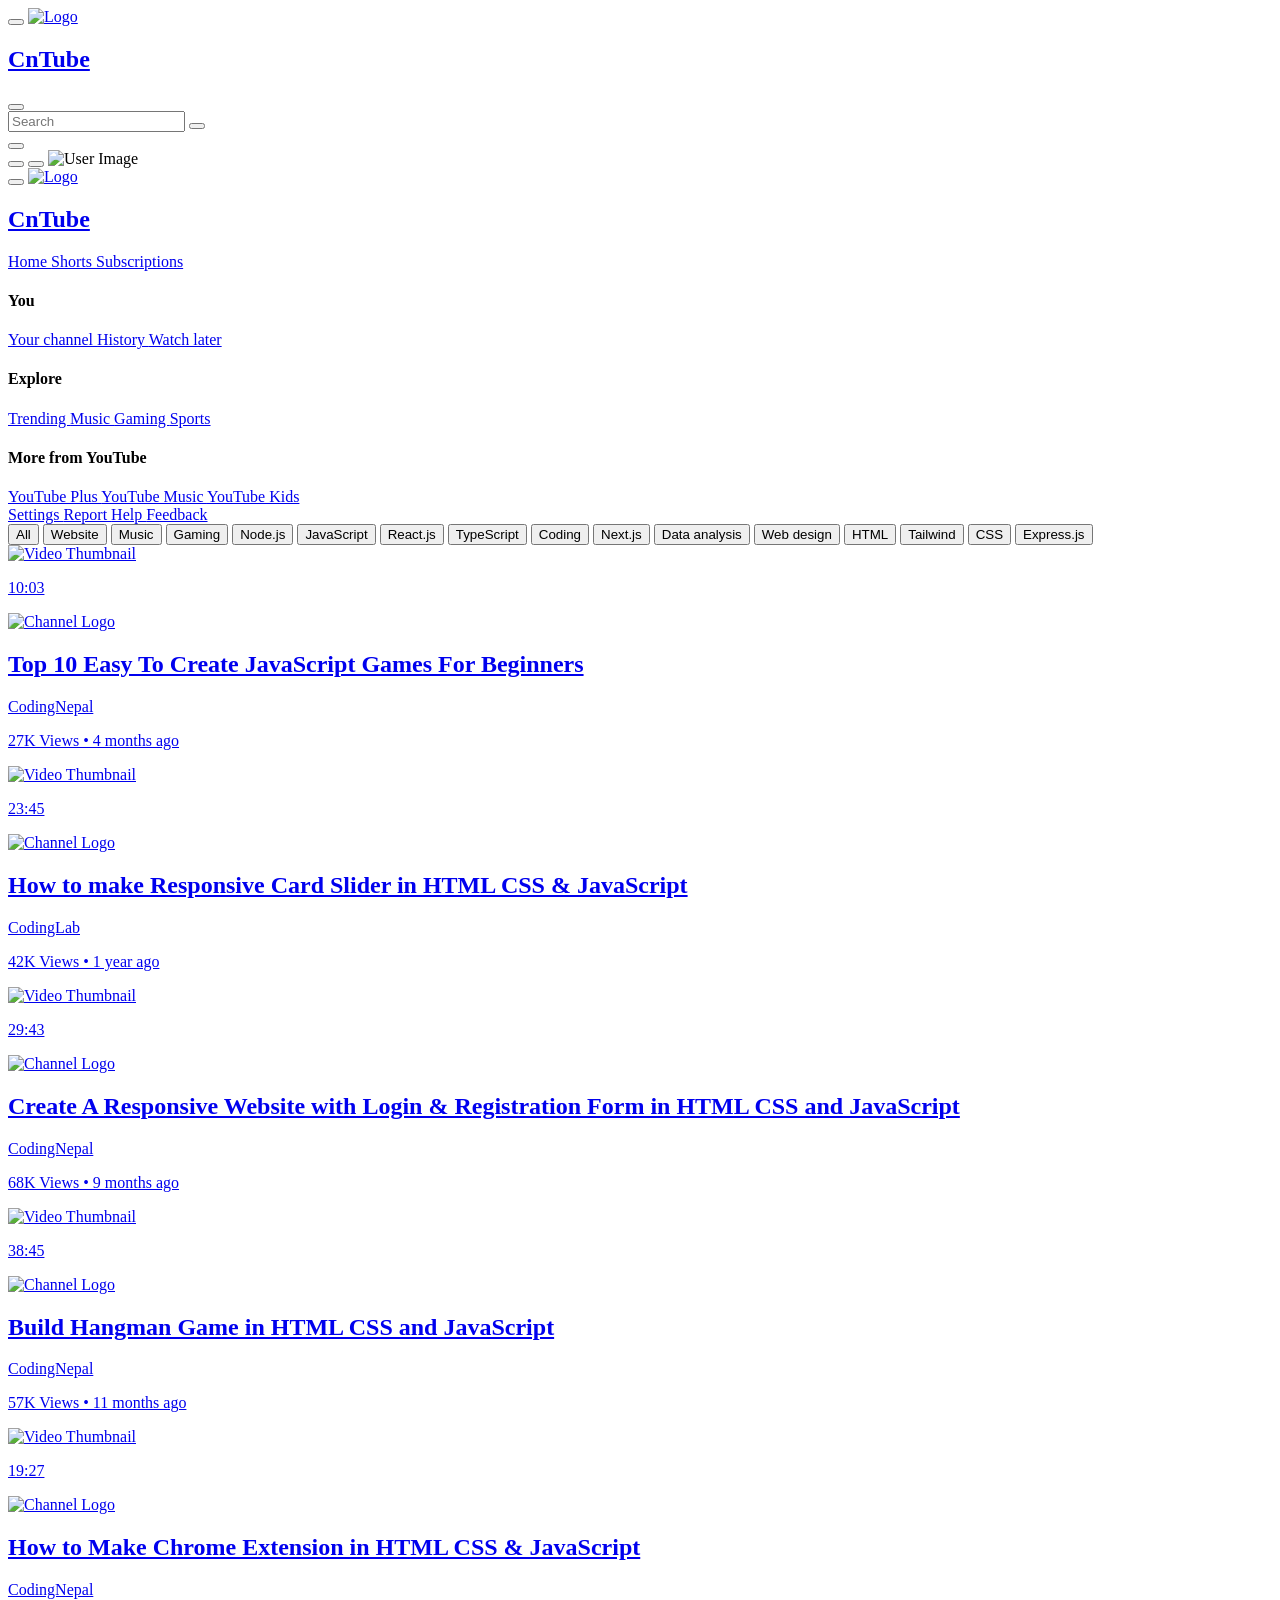
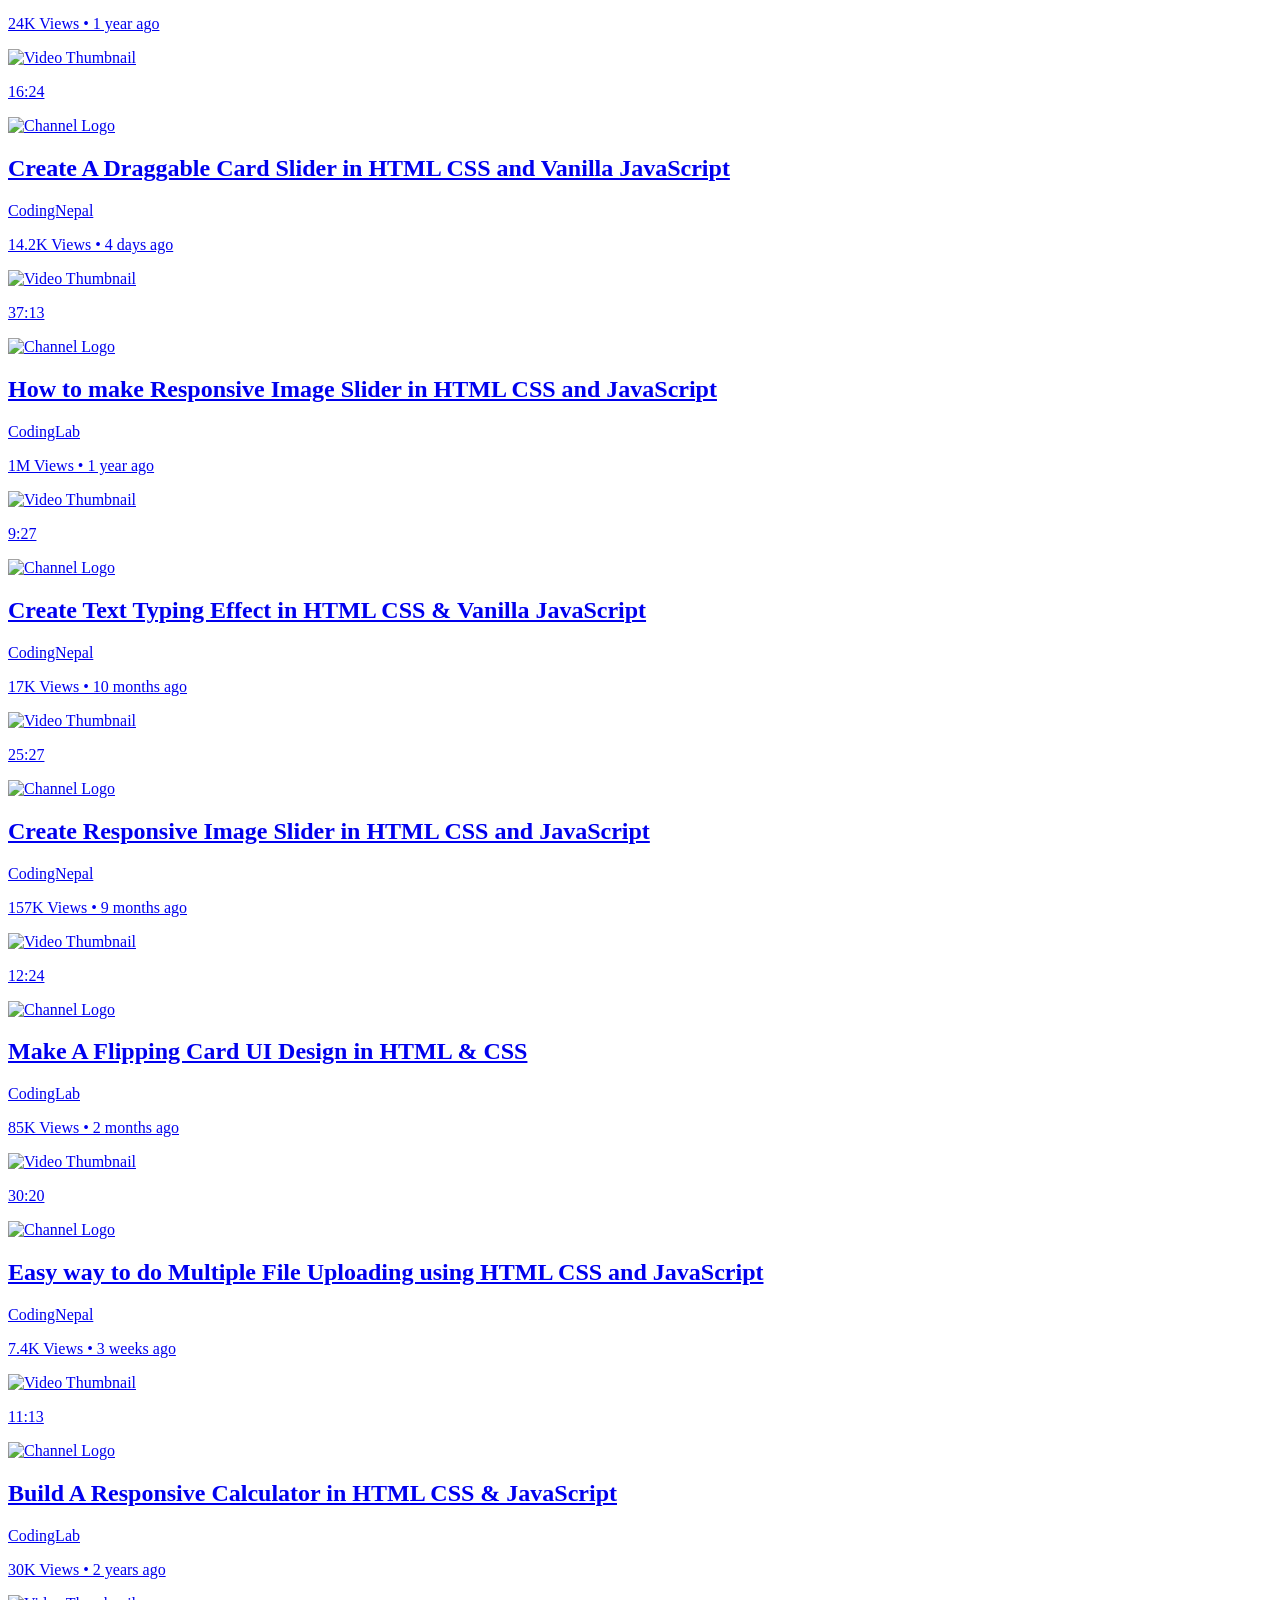
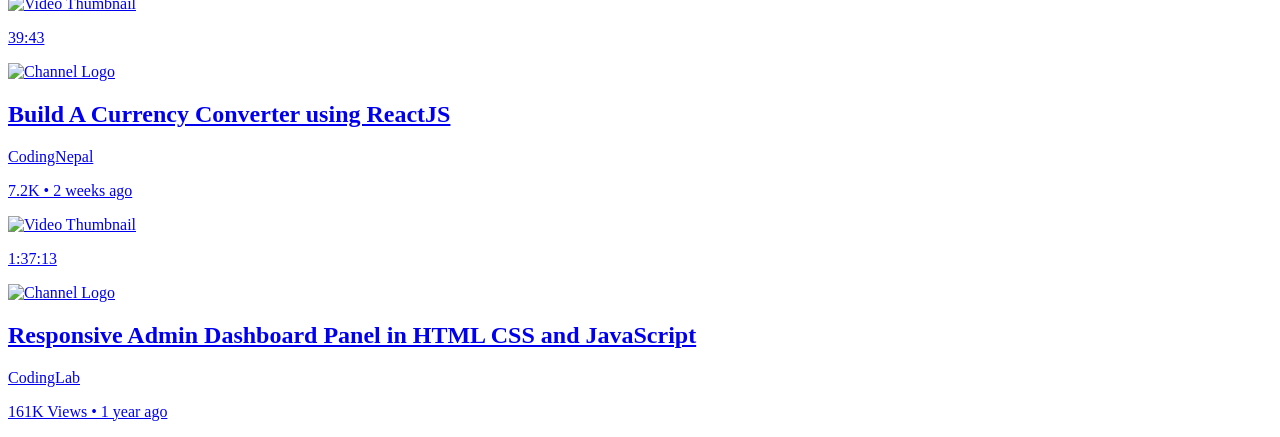
==== youtube website/index.html @ 841f17e9 "adding the html file of youtube project" ====
<!DOCTYPE html>
<!-- Coding By CodingNepal - www.codingnepalweb.com -->
<html lang="en">
  <head>
    <meta charset="UTF-8" />
    <meta name="viewport" content="width=device-width, initial-scale=1.0" />
    <title>YouTube Homepage Clone | CodingNepal</title>
    <!-- Linking Unicons For Icons -->
    <link rel="stylesheet" href="https://unicons.iconscout.com/release/v4.0.8/css/line.css" />
    <link rel="stylesheet" href="style.css" />
  </head>
  <body class="sidebar-hidden">
    <div class="container">
      <!-- Header / Navbar -->
      <header>
        <nav class="navbar">
          <div class="nav-section nav-left">
            <button class="nav-button menu-button">
              <i class="uil uil-bars"></i>
            </button>
            <a href="#" class="nav-logo">
              <img src="images/logo.png" alt="Logo" class="logo-image" />
              <h2 class="logo-text">CnTube</h2>
            </a>
          </div>
          <div class="nav-section">
            <button class="nav-button search-back-button" id="search-back-button">
              <i class="uil uil-arrow-left"></i>
            </button>
          </div>
          <div class="nav-section nav-center">
            <form action="#" class="search-form">
              <input type="search" placeholder="Search" class="search-input" required />
              <button class="nav-button search-button">
                <i class="uil uil-search"></i>
              </button>
            </form>
            <button class="nav-button mic-button">
              <i class="uil uil-microphone"></i>
            </button>
          </div>
          <div class="nav-section nav-right">
            <button class="nav-button search-button" id="search-button">
              <i class="uil uil-search"></i>
            </button>
            <button class="nav-button theme-button">
              <i class="uil uil-moon"></i>
            </button>
            <img src="images/user.jpg" alt="User Image" class="user-image" />
          </div>
        </nav>
      </header>
      <!-- Main Layout -->
      <main class="main-layout">
        <div class="screen-overlay"></div>
        <!-- Sidebar -->
        <aside class="sidebar">
          <div class="nav-section nav-left">
            <button class="nav-button menu-button">
              <i class="uil uil-bars"></i>
            </button>
            <a href="#" class="nav-logo">
              <img src="images/logo.png" alt="Logo" class="logo-image" />
              <h2 class="logo-text">CnTube</h2>
            </a>
          </div>
          <div class="links-container">
            <div class="link-section">
              <a href="#" class="link-item"> <i class="uil uil-estate"></i> Home </a>
              <a href="#" class="link-item"> <i class="uil uil-video"></i> Shorts </a>
              <a href="#" class="link-item"> <i class="uil uil-tv-retro"></i> Subscriptions </a>
            </div>
            <div class="section-separator"></div>
            <div class="link-section">
              <h4 class="section-title">You</h4>
              <a href="#" class="link-item"> <i class="uil uil-user-square"></i> Your channel </a>
              <a href="#" class="link-item"> <i class="uil uil-history"></i> History </a>
              <a href="#" class="link-item"> <i class="uil uil-clock"></i> Watch later </a>
            </div>
            <div class="section-separator"></div>
            <div class="link-section">
              <h4 class="section-title">Explore</h4>
              <a href="#" class="link-item"> <i class="uil uil-fire"></i> Trending </a>
              <a href="#" class="link-item"> <i class="uil uil-music"></i> Music </a>
              <a href="#" class="link-item"> <i class="uil uil-basketball"></i> Gaming </a>
              <a href="#" class="link-item"> <i class="uil uil-trophy"></i> Sports </a>
            </div>
            <div class="section-separator"></div>
            <div class="link-section">
              <h4 class="section-title">More from YouTube</h4>
              <a href="#" class="link-item"> <i class="uil uil-shield-plus"></i> YouTube Plus </a>
              <a href="#" class="link-item"> <i class="uil uil-headphones-alt"></i> YouTube Music </a>
              <a href="#" class="link-item"> <i class="uil uil-airplay"></i> YouTube Kids </a>
            </div>
            <div class="section-separator"></div>
            <div class="link-section">
              <a href="#" class="link-item"> <i class="uil uil-setting"></i> Settings </a>
              <a href="#" class="link-item"> <i class="uil uil-file-medical-alt"></i> Report </a>
              <a href="#" class="link-item"> <i class="uil uil-question-circle"></i> Help </a>
              <a href="#" class="link-item"> <i class="uil uil-exclamation-triangle"></i> Feedback </a>
            </div>
          </div>
        </aside>
        <div class="content-wrapper">
          <!-- Category List -->
          <div class="category-list">
            <button class="category-button active">All</button>
            <button class="category-button">Website</button>
            <button class="category-button">Music</button>
            <button class="category-button">Gaming</button>
            <button class="category-button">Node.js</button>
            <button class="category-button">JavaScript</button>
            <button class="category-button">React.js</button>
            <button class="category-button">TypeScript</button>
            <button class="category-button">Coding</button>
            <button class="category-button">Next.js</button>
            <button class="category-button">Data analysis</button>
            <button class="category-button">Web design</button>
            <button class="category-button">HTML</button>
            <button class="category-button">Tailwind</button>
            <button class="category-button">CSS</button>
            <button class="category-button">Express.js</button>
          </div>
          <!-- Video List -->
          <div class="video-list">
            <a href="#" class="video-card">
              <div class="thumbnail-container">
                <img src="https://i.ytimg.com/vi/OORUHkgg4IM/maxresdefault.jpg" alt="Video Thumbnail" class="thumbnail" />
                <p class="duration">10:03</p>
              </div>
              <div class="video-info">
                <img src="https://yt3.googleusercontent.com/DRtVBjk2Noax94hHqr8yCcEjhNUhHRvyzBE3qS9WWilnE1-uQQNVnQd8mdG9h_IvNZCRApZSQw=s176-c-k-c0x00ffffff-no-rj" alt="Channel Logo" class="icon" />
                <div class="video-details">
                  <h2 class="title">Top 10 Easy To Create JavaScript Games For Beginners</h2>
                  <p class="channel-name">CodingNepal</p>
                  <p class="views">27K Views • 4 months ago</p>
                </div>
              </div>
            </a>
            <a href="#" class="video-card">
              <div class="thumbnail-container">
                <img src="https://i.ytimg.com/vi/qOO6lVMhmGc/maxresdefault.jpg" alt="Video Thumbnail" class="thumbnail" />
                <p class="duration">23:45</p>
              </div>
              <div class="video-info">
                <img src="https://yt3.googleusercontent.com/LrCNrwOMkNOpLKnRl0GgvIQOgo1mR90oXa1pjbuSRIRBT3_FMTYUbdEllsUTxt7Wq8-qPOdd=s160-c-k-c0x00ffffff-no-rj" alt="Channel Logo" class="icon" />
                <div class="video-details">
                  <h2 class="title">How to make Responsive Card Slider in HTML CSS & JavaScript</h2>
                  <p class="channel-name">CodingLab</p>
                  <p class="views">42K Views • 1 year ago</p>
                </div>
              </div>
            </a>
            <a href="#" class="video-card">
              <div class="thumbnail-container">
                <img src="https://i.ytimg.com/vi/YEloDYy3DTg/maxresdefault.jpg" alt="Video Thumbnail" class="thumbnail" />
                <p class="duration">29:43</p>
              </div>
              <div class="video-info">
                <img src="https://yt3.googleusercontent.com/DRtVBjk2Noax94hHqr8yCcEjhNUhHRvyzBE3qS9WWilnE1-uQQNVnQd8mdG9h_IvNZCRApZSQw=s176-c-k-c0x00ffffff-no-rj" alt="Channel Logo" class="icon" />
                <div class="video-details">
                  <h2 class="title">Create A Responsive Website with Login & Registration Form in HTML CSS and JavaScript</h2>
                  <p class="channel-name">CodingNepal</p>
                  <p class="views">68K Views • 9 months ago</p>
                </div>
              </div>
            </a>
            <a href="#" class="video-card">
              <div class="thumbnail-container">
                <img src="https://i.ytimg.com/vi/hSSdc8vKP1I/maxresdefault.jpg" alt="Video Thumbnail" class="thumbnail" />
                <p class="duration">38:45</p>
              </div>
              <div class="video-info">
                <img src="https://yt3.googleusercontent.com/DRtVBjk2Noax94hHqr8yCcEjhNUhHRvyzBE3qS9WWilnE1-uQQNVnQd8mdG9h_IvNZCRApZSQw=s176-c-k-c0x00ffffff-no-rj" alt="Channel Logo" class="icon" />
                <div class="video-details">
                  <h2 class="title">Build Hangman Game in HTML CSS and JavaScript</h2>
                  <p class="channel-name">CodingNepal</p>
                  <p class="views">57K Views • 11 months ago</p>
                </div>
              </div>
            </a>
            <a href="#" class="video-card">
              <div class="thumbnail-container">
                <img src="https://i.ytimg.com/vi/coj-l7IrwGU/maxresdefault.jpg" alt="Video Thumbnail" class="thumbnail" />
                <p class="duration">19:27</p>
              </div>
              <div class="video-info">
                <img src="https://yt3.googleusercontent.com/DRtVBjk2Noax94hHqr8yCcEjhNUhHRvyzBE3qS9WWilnE1-uQQNVnQd8mdG9h_IvNZCRApZSQw=s176-c-k-c0x00ffffff-no-rj" alt="Channel Logo" class="icon" />
                <div class="video-details">
                  <h2 class="title">How to Make Chrome Extension in HTML CSS & JavaScript</h2>
                  <p class="channel-name">CodingNepal</p>
                  <p class="views">24K Views • 1 year ago</p>
                </div>
              </div>
            </a>
            <a href="#" class="video-card">
              <div class="thumbnail-container">
                <img src="https://i.ytimg.com/vi/6QE8dXq9SOE/maxresdefault.jpg" alt="Video Thumbnail" class="thumbnail" />
                <p class="duration">16:24</p>
              </div>
              <div class="video-info">
                <img src="https://yt3.googleusercontent.com/DRtVBjk2Noax94hHqr8yCcEjhNUhHRvyzBE3qS9WWilnE1-uQQNVnQd8mdG9h_IvNZCRApZSQw=s176-c-k-c0x00ffffff-no-rj" alt="Channel Logo" class="icon" />
                <div class="video-details">
                  <h2 class="title">Create A Draggable Card Slider in HTML CSS and Vanilla JavaScript</h2>
                  <p class="channel-name">CodingNepal</p>
                  <p class="views">14.2K Views • 4 days ago</p>
                </div>
              </div>
            </a>
            <a href="#" class="video-card">
              <div class="thumbnail-container">
                <img src="https://i.ytimg.com/vi/q4RgxiDM6v0/maxresdefault.jpg" alt="Video Thumbnail" class="thumbnail" />
                <p class="duration">37:13</p>
              </div>
              <div class="video-info">
                <img src="https://yt3.googleusercontent.com/LrCNrwOMkNOpLKnRl0GgvIQOgo1mR90oXa1pjbuSRIRBT3_FMTYUbdEllsUTxt7Wq8-qPOdd=s160-c-k-c0x00ffffff-no-rj" alt="Channel Logo" class="icon" />
                <div class="video-details">
                  <h2 class="title">How to make Responsive Image Slider in HTML CSS and JavaScript</h2>
                  <p class="channel-name">CodingLab</p>
                  <p class="views">1M Views • 1 year ago</p>
                </div>
              </div>
            </a>
            <a href="#" class="video-card">
              <div class="thumbnail-container">
                <img src="https://i.ytimg.com/vi/DLs1X9T1GcY/maxresdefault.jpg" alt="Video Thumbnail" class="thumbnail" />
                <p class="duration">9:27</p>
              </div>
              <div class="video-info">
                <img src="https://yt3.googleusercontent.com/DRtVBjk2Noax94hHqr8yCcEjhNUhHRvyzBE3qS9WWilnE1-uQQNVnQd8mdG9h_IvNZCRApZSQw=s176-c-k-c0x00ffffff-no-rj" alt="Channel Logo" class="icon" />
                <div class="video-details">
                  <h2 class="title">Create Text Typing Effect in HTML CSS & Vanilla JavaScript</h2>
                  <p class="channel-name">CodingNepal</p>
                  <p class="views">17K Views • 10 months ago</p>
                </div>
              </div>
            </a>
            <a href="#" class="video-card">
              <div class="thumbnail-container">
                <img src="https://i.ytimg.com/vi/PsNaoDhzQm0/maxresdefault.jpg" alt="Video Thumbnail" class="thumbnail" />
                <p class="duration">25:27</p>
              </div>
              <div class="video-info">
                <img src="https://yt3.googleusercontent.com/DRtVBjk2Noax94hHqr8yCcEjhNUhHRvyzBE3qS9WWilnE1-uQQNVnQd8mdG9h_IvNZCRApZSQw=s176-c-k-c0x00ffffff-no-rj" alt="Channel Logo" class="icon" />
                <div class="video-details">
                  <h2 class="title">Create Responsive Image Slider in HTML CSS and JavaScript</h2>
                  <p class="channel-name">CodingNepal</p>
                  <p class="views">157K Views • 9 months ago</p>
                </div>
              </div>
            </a>
            <a href="#" class="video-card">
              <div class="thumbnail-container">
                <img src="https://i.ytimg.com/vi/20Qb7pNMv-4/maxresdefault.jpg" alt="Video Thumbnail" class="thumbnail" />
                <p class="duration">12:24</p>
              </div>
              <div class="video-info">
                <img src="https://yt3.googleusercontent.com/LrCNrwOMkNOpLKnRl0GgvIQOgo1mR90oXa1pjbuSRIRBT3_FMTYUbdEllsUTxt7Wq8-qPOdd=s160-c-k-c0x00ffffff-no-rj" alt="Channel Logo" class="icon" />
                <div class="video-details">
                  <h2 class="title">Make A Flipping Card UI Design in HTML & CSS</h2>
                  <p class="channel-name">CodingLab</p>
                  <p class="views">85K Views • 2 months ago</p>
                </div>
              </div>
            </a>
            <a href="#" class="video-card">
              <div class="thumbnail-container">
                <img src="https://i.ytimg.com/vi/_RSaI2CxlXU/maxresdefault.jpg" alt="Video Thumbnail" class="thumbnail" />
                <p class="duration">30:20</p>
              </div>
              <div class="video-info">
                <img src="https://yt3.googleusercontent.com/DRtVBjk2Noax94hHqr8yCcEjhNUhHRvyzBE3qS9WWilnE1-uQQNVnQd8mdG9h_IvNZCRApZSQw=s176-c-k-c0x00ffffff-no-rj" alt="Channel Logo" class="icon" />
                <div class="video-details">
                  <h2 class="title">Easy way to do Multiple File Uploading using HTML CSS and JavaScript</h2>
                  <p class="channel-name">CodingNepal</p>
                  <p class="views">7.4K Views • 3 weeks ago</p>
                </div>
              </div>
            </a>
            <a href="#" class="video-card">
              <div class="thumbnail-container">
                <img src="https://i.ytimg.com/vi/cHkN82X3KNU/maxresdefault.jpg" alt="Video Thumbnail" class="thumbnail" />
                <p class="duration">11:13</p>
              </div>
              <div class="video-info">
                <img src="https://yt3.googleusercontent.com/LrCNrwOMkNOpLKnRl0GgvIQOgo1mR90oXa1pjbuSRIRBT3_FMTYUbdEllsUTxt7Wq8-qPOdd=s160-c-k-c0x00ffffff-no-rj" alt="Channel Logo" class="icon" />
                <div class="video-details">
                  <h2 class="title">Build A Responsive Calculator in HTML CSS & JavaScript</h2>
                  <p class="channel-name">CodingLab</p>
                  <p class="views">30K Views • 2 years ago</p>
                </div>
              </div>
            </a>
            <a href="#" class="video-card">
              <div class="thumbnail-container">
                <img src="https://i.ytimg.com/vi/0_Lwi5ucGwM/maxresdefault.jpg" alt="Video Thumbnail" class="thumbnail" />
                <p class="duration">39:43</p>
              </div>
              <div class="video-info">
                <img src="https://yt3.googleusercontent.com/DRtVBjk2Noax94hHqr8yCcEjhNUhHRvyzBE3qS9WWilnE1-uQQNVnQd8mdG9h_IvNZCRApZSQw=s176-c-k-c0x00ffffff-no-rj" alt="Channel Logo" class="icon" />
                <div class="video-details">
                  <h2 class="title">Build A Currency Converter using ReactJS</h2>
                  <p class="channel-name">CodingNepal</p>
                  <p class="views">7.2K • 2 weeks ago</p>
                </div>
              </div>
            </a>
            <a href="#" class="video-card">
              <div class="thumbnail-container">
                <img src="https://i.ytimg.com/vi/AyV954yKRSw/maxresdefault.jpg" alt="Video Thumbnail" class="thumbnail" />
                <p class="duration">1:37:13</p>
              </div>
              <div class="video-info">
                <img src="https://yt3.googleusercontent.com/LrCNrwOMkNOpLKnRl0GgvIQOgo1mR90oXa1pjbuSRIRBT3_FMTYUbdEllsUTxt7Wq8-qPOdd=s160-c-k-c0x00ffffff-no-rj" alt="Channel Logo" class="icon" />
                <div class="video-details">
                  <h2 class="title">Responsive Admin Dashboard Panel in HTML CSS and JavaScript</h2>
                  <p class="channel-name">CodingLab</p>
                  <p class="views">161K Views • 1 year ago</p>
                </div>
              </div>
            </a>
          </div>
        </div>
      </main>
    </div>
    <!-- Linking custom script -->
    <script src="script.js"></script>
  </body>
</html>
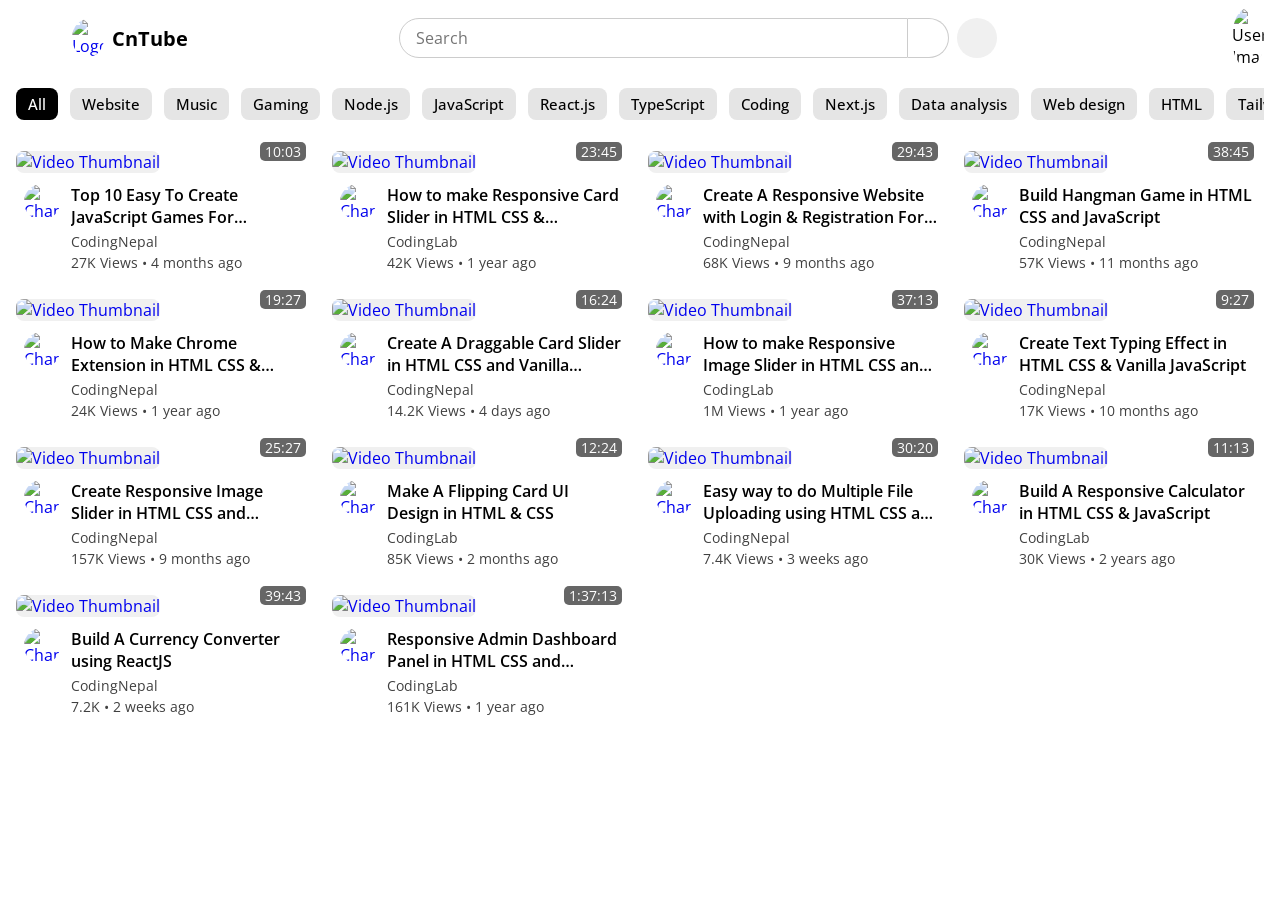
==== commit 23d202fa: "edit html file" ====
--- a/youtube website/index.html
+++ b/youtube website/index.html
@@ -1,10 +1,9 @@
 <!DOCTYPE html>
-<!-- Coding By CodingNepal - www.codingnepalweb.com -->
 <html lang="en">
   <head>
     <meta charset="UTF-8" />
     <meta name="viewport" content="width=device-width, initial-scale=1.0" />
-    <title>YouTube Homepage Clone | CodingNepal</title>
+    <title>YouTube Homepage Clone </title>
     <!-- Linking Unicons For Icons -->
     <link rel="stylesheet" href="https://unicons.iconscout.com/release/v4.0.8/css/line.css" />
     <link rel="stylesheet" href="style.css" />
--- a/youtube website/style.css
+++ b/youtube website/style.css
@@ -0,0 +1,334 @@
+/* Importing Google Font - Open Sans */
+@import url("https://fonts.googleapis.com/css2?family=Open+Sans:wght@400;500;600;700&display=swap");
+* {
+  margin: 0;
+  padding: 0;
+  box-sizing: border-box;
+  font-family: "Open Sans", sans-serif;
+}
+/* Color variables for light theme */
+:root {
+  --white-color: #fff;
+  --black-color: #000;
+  --light-white-color: #f0f0f0;
+  --light-gray-color: #e5e5e5;
+  --border-color: #ccc;
+  --primary-color: #3b82f6;
+  --secondary-color: #404040;
+  --overlay-dark-color: rgba(0, 0, 0, 0.6);
+}
+/* Color variables for dark theme */
+.dark-mode {
+  --white-color: #171717;
+  --black-color: #d4d4d4;
+  --light-white-color: #333;
+  --light-gray-color: #404040;
+  --border-color: #808080;
+  --secondary-color: #d4d4d4;
+}
+body {
+  background: var(--white-color);
+}
+.container {
+  display: flex;
+  overflow: hidden;
+  max-height: 100vh;
+  flex-direction: column;
+}
+header,
+.sidebar .nav-left,
+.category-list {
+  position: sticky;
+  top: 0;
+  z-index: 10;
+  background: var(--white-color);
+}
+.navbar {
+  display: flex;
+  gap: 32px;
+  align-items: center;
+  padding: 8px 16px;
+  justify-content: space-between;
+}
+:where(.navbar, .sidebar) .nav-section {
+  gap: 16px;
+}
+:where(.navbar, .sidebar) :where(.nav-section, .nav-logo, .search-form) {
+  display: flex;
+  align-items: center;
+}
+:where(.navbar, .sidebar) :where(.logo-image, .user-image) {
+  width: 32px;
+  cursor: pointer;
+  border-radius: 50%;
+}
+:where(.navbar, .sidebar) .nav-section .nav-button {
+  border: none;
+  height: 40px;
+  width: 40px;
+  cursor: pointer;
+  background: none;
+  border-radius: 50%;
+}
+:where(.navbar, .sidebar) .nav-section .nav-button:hover {
+  background: var(--light-gray-color) !important;
+}
+:where(.navbar, .sidebar) .nav-button i {
+  font-size: 1.5rem;
+  display: flex;
+  color: var(--black-color);
+  align-items: center;
+  justify-content: center;
+}
+:where(.navbar, .sidebar) .nav-logo {
+  display: flex;
+  gap: 8px;
+  text-decoration: none;
+}
+:where(.navbar, .sidebar) .nav-logo .logo-text {
+  color: var(--black-color);
+  font-size: 1.25rem;
+}
+.navbar .search-back-button {
+  display: none;
+}
+.navbar .nav-center {
+  gap: 8px;
+  width: 100%;
+  display: flex;
+  justify-content: center;
+}
+.navbar .search-form {
+  flex: 1;
+  height: 40px;
+  max-width: 550px;
+}
+.navbar .search-form .search-input {
+  width: 100%;
+  height: 100%;
+  font-size: 1rem;
+  padding: 0 16px;
+  outline: none;
+  color: var(--black-color);
+  background: var(--white-color);
+  border-radius: 49px 0 0 49px;
+  border: 1px solid var(--border-color);
+}
+.navbar .search-form .search-input:focus {
+  border-color: var(--primary-color);
+}
+.navbar .search-form .search-button {
+  height: 40px;
+  width: auto;
+  padding: 0 20px;
+  border-radius: 0 49px 49px 0;
+  border: 1px solid var(--border-color);
+  border-left: 0;
+}
+.navbar .nav-center .mic-button {
+  background: var(--light-white-color);
+}
+.navbar .nav-right .search-button {
+  display: none;
+}
+.main-layout {
+  display: flex;
+  overflow-y: auto;
+  scrollbar-color: #a6a6a6 transparent;
+}
+.main-layout .sidebar {
+  width: 280px;
+  overflow: hidden;
+  padding: 0 11px 0;
+  background: var(--white-color);
+}
+.main-layout .sidebar .nav-left {
+  display: none;
+  padding: 8px 5px;
+}
+body.sidebar-hidden .main-layout .sidebar {
+  width: 0;
+  padding: 0;
+}
+.sidebar .links-container {
+  padding: 16px 0 32px;
+  overflow-y: auto;
+  height: calc(100vh - 60px);
+  scrollbar-width: thin;
+  scrollbar-color: transparent transparent;
+}
+.sidebar .links-container:hover {
+  scrollbar-color: #a6a6a6 transparent;
+}
+.sidebar .link-section {
+  list-style: none;
+}
+.sidebar .link-section .link-item {
+  display: flex;
+  cursor: pointer;
+  color: var(--black-color);
+  white-space: nowrap;
+  align-items: center;
+  font-size: 0.938rem;
+  padding: 5px 12px;
+  margin-bottom: 4px;
+  border-radius: 8px;
+  text-decoration: none;
+}
+.sidebar .link-section .link-item:hover {
+  background: var(--light-gray-color);
+}
+.sidebar .link-section .link-item i {
+  font-size: 1.4rem;
+  margin-right: 10px;
+}
+.sidebar .link-section .section-title {
+  color: var(--black-color);
+  font-weight: 600;
+  font-size: 0.938rem;
+  margin: 16px 0 8px 8px;
+}
+.sidebar .section-separator {
+  height: 1px;
+  margin: 10px 0;
+  background: var(--light-gray-color);
+}
+.main-layout .content-wrapper {
+  padding: 0 16px;
+  overflow-x: hidden;
+  width: 100%;
+}
+.content-wrapper .category-list {
+  display: flex;
+  overflow-x: auto;
+  gap: 12px;
+  padding: 12px 0 11px;
+  scrollbar-width: none;
+}
+.category-list .category-button {
+  border: none;
+  cursor: pointer;
+  font-weight: 500;
+  font-size: 0.94rem;
+  border-radius: 8px;
+  white-space: nowrap;
+  color: var(--black-color);
+  padding: 6px 12px;
+  background: var(--light-gray-color);
+}
+.category-list .category-button.active {
+  color: var(--white-color);
+  background: var(--black-color);
+  pointer-events: none;
+}
+.dark-mode .category-list .category-button.active {
+  filter: brightness(120%);
+}
+.category-list .category-button:not(.active):hover {
+  background: var(--border-color);
+}
+.content-wrapper .video-list {
+  display: grid;
+  gap: 16px;
+  padding: 20px 0 64px;
+  grid-template-columns: repeat(auto-fill, minmax(300px, 1fr));
+}
+.content-wrapper .video-list .video-card {
+  text-decoration: none;
+}
+.content-wrapper .video-list .video-card .thumbnail-container {
+  position: relative;
+}
+.content-wrapper .video-list .video-card .thumbnail {
+  width: 100%;
+  object-fit: contain;
+  border-radius: 8px;
+  aspect-ratio: 16 / 9;
+  background: var(--light-white-color);
+}
+.content-wrapper .video-list .video-card .duration {
+  position: absolute;
+  right: 10px;
+  bottom: 12px;
+  color: #fff;
+  font-size: 0.875rem;
+  padding: 0 5px;
+  border-radius: 5px;
+  background: var(--overlay-dark-color);
+}
+.content-wrapper .video-list .video-card .video-info {
+  display: flex;
+  gap: 11px;
+  padding: 11px 8px;
+}
+.content-wrapper .video-list .video-card .icon {
+  width: 36px;
+  height: 36px;
+  border-radius: 50%;
+}
+.content-wrapper .video-list .video-card .title {
+  font-size: 1rem;
+  color: var(--black-color);
+  font-weight: 600;
+  line-height: 1.375;
+  overflow: hidden;
+  display: -webkit-box;
+  -webkit-box-orient: vertical;
+  -webkit-line-clamp: 2;
+}
+.content-wrapper .video-list .video-card:hover .title {
+  color: var(--primary-color);
+}
+.content-wrapper .video-list .video-card p {
+  font-size: 0.875rem;
+  color: var(--secondary-color);
+}
+.content-wrapper .video-list .video-card .channel-name {
+  margin: 4px 0 2px;
+}
+/* Responsive media code for small devices */
+@media (max-width: 768px) {
+  .navbar {
+    gap: 1rem;
+  }
+  .navbar .nav-center,
+  body.show-mobile-search .navbar .nav-left,
+  body.show-mobile-search .navbar .nav-right {
+    display: none;
+  }
+  .navbar .nav-right .search-button,
+  body.show-mobile-search .navbar .search-back-button,
+  body.show-mobile-search .navbar .nav-center {
+    display: flex;
+    align-items: center;
+    justify-content: center;
+  }
+  .main-layout .screen-overlay {
+    position: absolute;
+    left: 0;
+    top: 0;
+    z-index: 15;
+    width: 100%;
+    height: 100vh;
+    background: var(--overlay-dark-color);
+    transition: 0.2s ease;
+  }
+  body.sidebar-hidden .main-layout .screen-overlay {
+    opacity: 0;
+    pointer-events: none;
+  }
+  .main-layout .sidebar {
+    position: absolute;
+    left: 0;
+    top: 0;
+    z-index: 20;
+    height: 100vh;
+    transition: 0.2s ease;
+  }
+  body.sidebar-hidden .main-layout .sidebar {
+    left: -280px;
+  }
+  .main-layout .sidebar .nav-left {
+    display: flex;
+  }
+}
